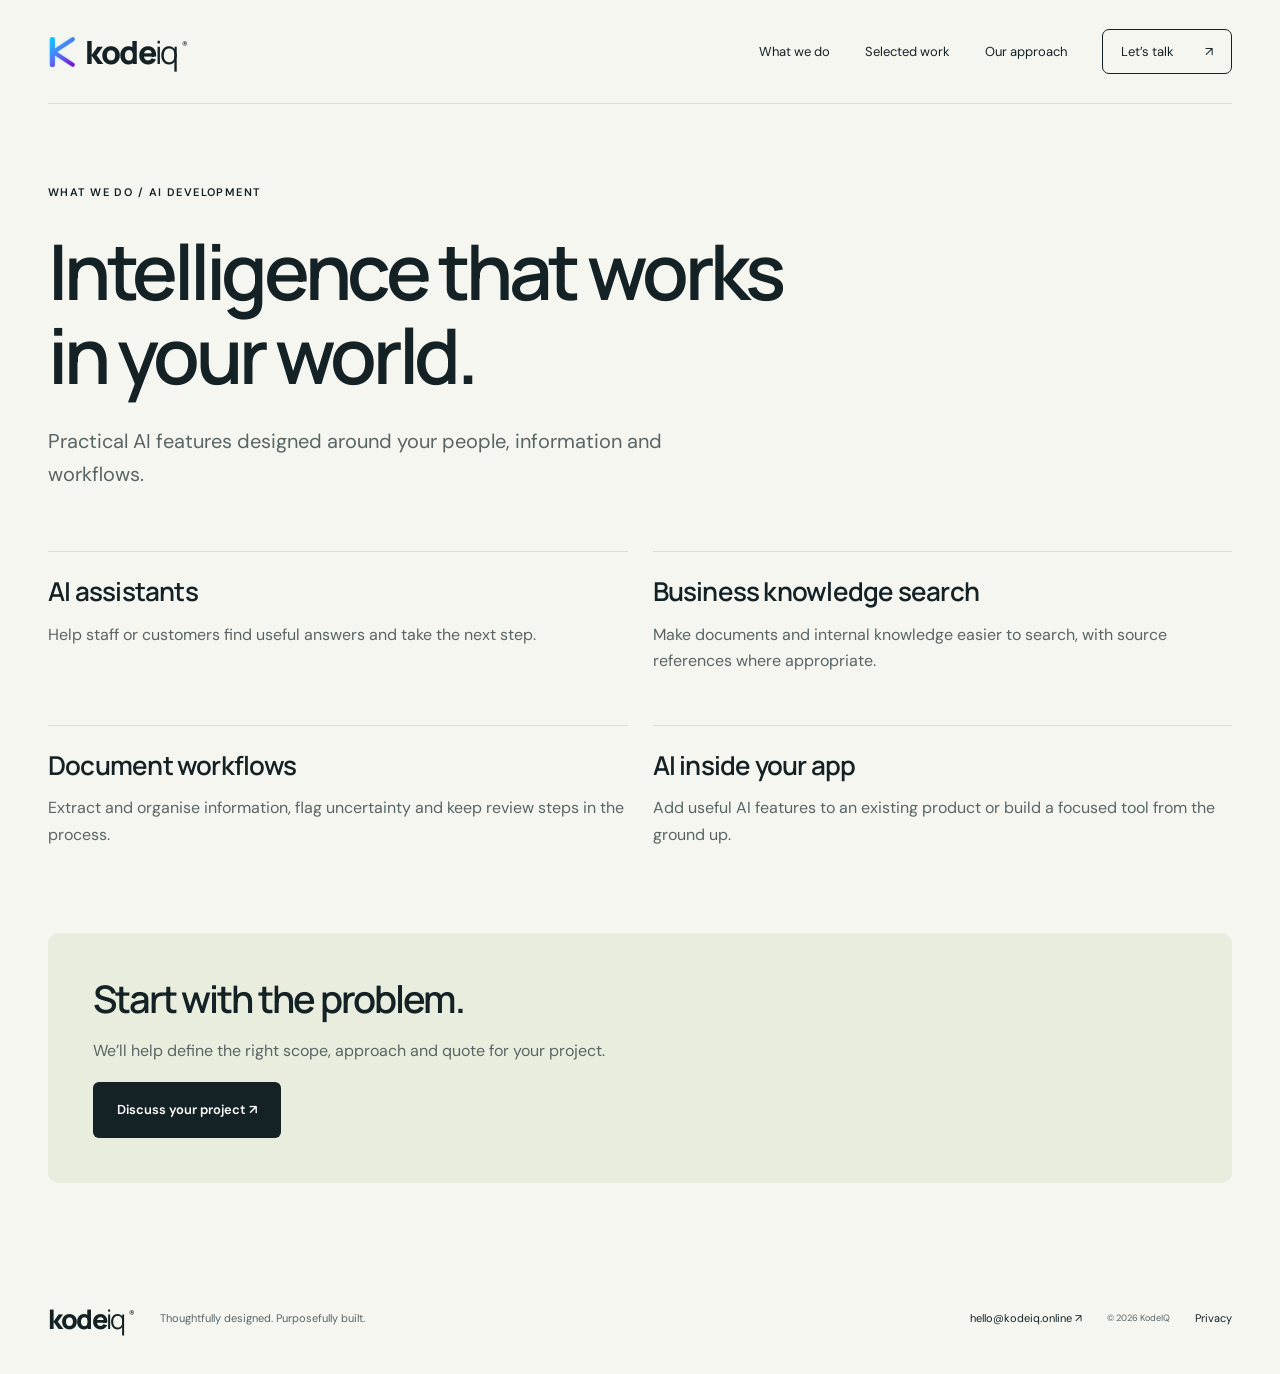
==== ai-development.html @ 9743e241 "Redesign KodeIQ around AI development and custom applications" ====
<!doctype html><html lang="en"><head><meta charset="utf-8"><meta name="viewport" content="width=device-width,initial-scale=1"><meta name="theme-color" content="#0d1516"><meta name="description" content="KodeIQ builds practical AI solutions, custom applications, websites and automation around your business."><title>AI development | KodeIQ</title><link rel="icon" href="favicon.svg"><link rel="stylesheet" href="redesign.css"><script src="redesign.js" defer></script></head><body><a class="skip" href="#main">Skip to content</a><header class="nav wrap"><a class="brand" href="index.html" aria-label="KodeIQ home"><img src="logo.svg" alt="" width="27" height="30">kode<span>iq</span><sup>®</sup></a><button class="menu" aria-expanded="false" aria-controls="navigation">Menu ☰</button><nav id="navigation" aria-label="Main navigation"><a href="index.html#services">What we do</a><a href="index.html#work">Selected work</a><a href="index.html#process">Our approach</a><a class="nav-cta" href="index.html#contact">Let’s talk <span>↗</span></a></nav></header><main id="main" class="wrap detail"><span class="eyebrow">WHAT WE DO / AI DEVELOPMENT</span><h1>Intelligence that works<br>in your world.</h1><p class="detail-lead">Practical AI features designed around your people, information and workflows.</p><div class="detail-grid"><article><h2>AI assistants</h2><p>Help staff or customers find useful answers and take the next step.</p></article><article><h2>Business knowledge search</h2><p>Make documents and internal knowledge easier to search, with source references where appropriate.</p></article><article><h2>Document workflows</h2><p>Extract and organise information, flag uncertainty and keep review steps in the process.</p></article><article><h2>AI inside your app</h2><p>Add useful AI features to an existing product or build a focused tool from the ground up.</p></article></div><div class="detail-cta"><h2>Start with the problem.</h2><p>We’ll help define the right scope, approach and quote for your project.</p><a class="button" href="index.html#contact">Discuss your project ↗</a></div></main><footer class="wrap"><a class="brand" href="index.html">kode<span>iq</span><sup>®</sup></a><p>Thoughtfully designed. Purposefully built.</p><a href="mailto:hello@kodeiq.online">hello@kodeiq.online ↗</a><small>© 2026 KodeIQ</small><a href="privacy.html">Privacy</a></footer></body></html>
---- redesign.css ----
@import url('https://fonts.googleapis.com/css2?family=DM+Sans:wght@400;500;600;700&family=Manrope:wght@400;500;600;700;800&display=swap');
:root{--ink:#142125;--muted:#596565;--paper:#f5f6f0;--line:#d9ded6;--lime:#d5f782;--dark:#101c20;--fh:'Manrope',Arial,sans-serif;--fb:'DM Sans',Arial,sans-serif}*{box-sizing:border-box}html{scroll-behavior:smooth;scroll-padding-top:100px}body{margin:0;background:var(--paper);color:var(--ink);font:16px/1.65 var(--fb)}a{color:inherit;text-decoration:none}button,input,select,textarea{font:inherit}button,a,input,select,textarea{-webkit-tap-highlight-color:transparent}a:focus-visible,button:focus-visible{outline:3px solid #327b79;outline-offset:5px}a:hover{color:#487462}p{color:var(--muted)}h1,h2,h3{font-family:var(--fh);line-height:1.1;letter-spacing:-.055em;font-weight:600;margin:0}h1{font-size:clamp(55px,6.7vw,100px)}h2{font-size:clamp(37px,4.2vw,61px)}h3{font-size:26px;letter-spacing:-.035em}em{font-family:Georgia,serif;font-weight:400}p{margin:0}.wrap{width:min(1280px,calc(100% - 96px));margin:auto}.skip{position:absolute;top:-100px;padding:10px;background:white;z-index:10}.skip:focus{top:0}.nav{display:flex;align-items:center;justify-content:space-between;height:104px;border-bottom:1px solid var(--line)}.brand{display:flex;align-items:center;font:800 32px/1 var(--fh);letter-spacing:-1.8px;color:var(--ink)}.brand img{margin-right:10px}.brand span{font-weight:400}.brand sup{font:11px var(--fb);align-self:flex-start;margin:2px 0 0 5px;letter-spacing:0}.nav nav{display:flex;align-items:center;gap:35px;font-size:13px}.nav-cta{border:1px solid var(--ink);border-radius:7px;padding:11px 18px}.nav-cta span{margin-left:28px}.menu{display:none}.eyebrow{font:11px/1.5 var(--fb);font-weight:600;letter-spacing:.13em;display:block}.eyebrow i,.workflow-note i{display:inline-block;width:7px;height:7px;border-radius:50%;background:#4c7b61;margin-right:8px}.hero{padding-top:57px}.hero h1{margin:25px 0 30px}.hero h1 em{color:#617d65}.hero-bottom{display:flex;align-items:center;justify-content:space-between;margin-bottom:42px}.hero-bottom p{font-size:17px}.button{display:inline-flex;align-items:center;justify-content:space-between;gap:38px;padding:17px 24px;border-radius:6px;background:var(--ink);color:white;border:0;font-size:13px;font-weight:600;cursor:pointer;transition:background .2s,transform .2s}.button:hover{background:#345445;color:white;transform:translateY(-2px)}.hero-art{height:340px;background:#112329;border-radius:12px;position:relative;overflow:hidden;color:#e3eee7;background-image:radial-gradient(ellipse at 50% 110%,#406055 0,transparent 60%)}.art-grid{position:absolute;inset:0;background-image:linear-gradient(#a3c9b20b 1px,transparent 1px),linear-gradient(90deg,#a3c9b20b 1px,transparent 1px);background-size:43px 43px;mask-image:linear-gradient(transparent,#000)}.core{position:absolute;left:50%;top:46%;transform:translate(-50%,-50%);height:110px;width:110px;border:1px solid #90b6a35c;border-radius:26px;display:grid;place-items:center;background:#203c3e;box-shadow:0 0 70px #bfe5b31c}.orbit{position:absolute;border:1px solid #9ab3a42b;left:50%;top:46%;border-radius:50%;transform:translate(-50%,-50%) rotate(-16deg);width:720px;height:190px}.orbit-two{width:480px;height:280px;transform:translate(-50%,-50%) rotate(23deg)}.node{display:flex;align-items:center;gap:14px;border:1px solid #bfd8cb38;padding:15px 20px;position:absolute;background:#1a3034ed;backdrop-filter:blur(8px);border-radius:9px;font-size:10px;line-height:1.7;color:#93ada5;box-shadow:0 15px 35px #0002}.node b{font:30px var(--fh);color:var(--lime);font-weight:400}.node strong{font-weight:400;color:#edf5ed;font-size:13px}.n1{left:12%;top:53px}.n2{right:10%;top:64px}.n3{right:23%;bottom:56px}.art-caption{position:absolute;bottom:19px;left:24px;right:24px;display:flex;justify-content:space-between;font:9px monospace;letter-spacing:.08em;color:#9cb0a9}.hero-foot{display:flex;justify-content:space-between;font-size:11px;padding-top:18px;color:var(--muted)}.intro{padding:110px 0;display:grid;grid-template-columns:1fr 1.6fr;gap:23px 50px}.intro>.eyebrow{grid-column:1/-1}.intro p{max-width:430px;align-self:end;justify-self:end;font-size:16px}.intro h2{font-size:45px}.section-heading{display:flex;align-items:end;justify-content:space-between;margin-bottom:38px;gap:25px}.section-heading .eyebrow{margin-bottom:24px}.section-heading p{font-size:14px}.services{padding-bottom:100px}.service-grid{display:grid;grid-template-columns:repeat(3,1fr);gap:16px}.service{padding:27px;border:1px solid var(--line);border-radius:9px;background:#edf0e7;transition:background .2s}.service:hover{background:#e4ebdc}.service:nth-child(2){background:#e8eeec}.service:nth-child(3){background:#eaece5}.card-top{display:flex;justify-content:space-between;align-items:center;font-size:11px;margin-bottom:52px}.card-top a{font-size:23px;width:34px;height:34px;border-radius:50%;border:1px solid #c7cec3;text-align:center;line-height:30px}.service h3{font-size:31px;margin-bottom:20px}.service p{font-size:13px;line-height:1.8;min-height:96px}.tags{font-size:9px;letter-spacing:.015em;border-top:1px solid #cfd7ce;padding-top:19px;margin-top:26px}.web-service{display:flex;align-items:center;gap:28px;padding:30px 0;border-bottom:1px solid var(--line);margin-top:10px}.web-icon{font:26px Georgia;border:1px solid var(--line);border-radius:50%;min-width:65px;height:65px;display:grid;place-items:center}.web-service h3{font-size:20px;margin-bottom:9px}.web-service p{max-width:680px;font-size:13px}.text-link{font-size:12px;white-space:nowrap;margin-left:auto}.ai-section{background:var(--dark);padding:88px 0;color:#eff4e9}.ai-inner{display:grid;grid-template-columns:1fr 1fr;gap:95px;align-items:center}.ai-inner .eyebrow{color:#b3c5b8;margin-bottom:26px}.ai-inner h2{font-size:53px}.ai-inner h2 em{color:var(--lime)}.ai-inner p{font-size:14px;max-width:450px;margin:24px 0;color:#aabbb5}.light{background:var(--lime);color:var(--ink)}.workflow{border:1px solid #3d4a49;border-radius:12px;padding:25px;background:#17272b}.demo-label{font:9px monospace;letter-spacing:.07em;color:#a4bbb0;margin-bottom:27px}.flow-step{display:flex;align-items:center;gap:18px;padding:20px 13px;border-bottom:1px solid #384642}.flow-step>span{color:#afc8bb;font:14px monospace;width:24px}.flow-step strong{font-size:13px;font-weight:500}.flow-step p{font-size:11px;margin:4px 0 0}.flow-step b{margin-left:auto;font-weight:400;color:var(--lime)}.flow-step.active{background:#263f38;border-radius:6px;border:1px solid #566951}.workflow-note{font-size:10px;color:#adc0b2;margin-top:23px}.work{padding-top:105px;padding-bottom:90px}.project-grid{display:grid;grid-template-columns:repeat(3,1fr);gap:26px}.project-art{height:290px;border-radius:8px;overflow:hidden;padding:22px;position:relative;color:#25483f}.club{background:#dce5d8}.time{background:#dfe7ed;color:#244150}.event{background:#ebdfd3;color:#5d4035}.mock-label{font:8px monospace;letter-spacing:.12em}.mock-title{font:600 38px var(--fh);letter-spacing:-2px;margin-top:20px}.mock-title span{font:11px var(--fb);letter-spacing:0;display:block;margin-top:3px}.club-lines{margin-top:22px;border-top:1px solid #a0b5a5}.club-lines span{display:flex;justify-content:space-between;padding:7px 0;border-bottom:1px solid #bacbbd;font-size:11px}.club-lines b{font-weight:400}.project-art small{position:absolute;bottom:12px;font:7px monospace;letter-spacing:.08em;opacity:.7}.bars{display:flex;height:95px;align-items:end;gap:9px;margin:20px 0 0}.bars i{height:70%;background:#577e92;width:24px;border-radius:3px 3px 0 0}.bars i:nth-child(2n){height:90%;background:#93aebb}.bars i:nth-child(3n){height:50%}.ticket{border:1px solid #b59c87;border-radius:8px;margin-top:16px;padding:15px;font:10px var(--fb);transform:rotate(-4deg);background:#f3e9dd}.ticket strong{font:italic 34px Georgia}.ticket span{display:block;font:8px monospace;border-top:1px dashed #b59c87;padding-top:7px;margin-top:7px}.project-title{display:flex;justify-content:space-between;margin:23px 0 12px;align-items:center}.project-title h3{font-size:24px}.project-title a{font-size:24px}.project>p{font-size:13px;min-height:68px}.project-tag{font-size:10px;color:#65766b}.specialist{display:flex;align-items:center;gap:30px;border-top:1px solid var(--line);border-bottom:1px solid var(--line);padding:23px 0;margin-top:43px;font-size:12px}.specialist>span{font-size:9px;letter-spacing:.1em}.specialist b{padding:0 10px;font-weight:400}.process{padding-bottom:100px}.steps{display:grid;grid-template-columns:repeat(4,1fr);gap:35px}.steps article{border-top:1px solid #b9c6b8;padding-top:20px}.steps span{font:12px monospace;color:#5d765e}.steps h3{font-size:23px;margin:26px 0 15px}.steps p{font-size:13px}.contact{background:#e8edde;padding:85px 0}.contact-inner{display:grid;grid-template-columns:1fr 1fr;gap:100px}.contact .eyebrow{margin-bottom:27px}.contact h2{font-size:65px}.contact h2 em{color:#61764d}.contact p{font-size:14px;max-width:350px;margin-top:25px}.email{display:block;margin:28px 0 12px;font-size:18px}.whatsapp{font-size:12px;text-decoration:underline;text-underline-offset:5px}form label{display:block;font-size:12px;margin-bottom:23px}form input,form select,form textarea{display:block;width:100%;background:transparent;color:var(--ink);border:0;border-bottom:1px solid #b7c4b0;padding:12px 0;border-radius:0;font-size:13px}form textarea{resize:vertical;min-height:90px}form input:focus,form select:focus,form textarea:focus{outline:2px solid #617d65;outline-offset:4px}form .button{width:100%}.contact .form-note{font-size:10px;max-width:none;margin-top:15px}.form-note a{text-decoration:underline}footer.wrap{padding:42px 0;display:flex;flex-wrap:wrap;align-items:center;gap:25px;font-size:11px}footer p{margin-right:auto}footer small{width:auto;color:var(--muted)}footer .brand{font-size:27px}.detail{padding:80px 0}.detail h1{margin:28px 0;font-size:clamp(45px,6vw,80px)}.detail-lead{font-size:20px;max-width:620px}.detail-grid{display:grid;grid-template-columns:1fr 1fr;gap:25px;margin:60px 0}.detail-grid article{border-top:1px solid var(--line);padding:25px 0}.detail-grid h2{font-size:26px;letter-spacing:-.03em;margin-bottom:16px}.detail-cta{padding:45px;background:#e8edde;border-radius:10px}.detail-cta h2{font-size:38px}.detail-cta p{margin:18px 0}.privacy-copy{max-width:700px}.privacy-copy h2{font-size:27px;margin:35px 0 15px}
/* Retained service pages share the new palette and typography. */
.top-nav{background:var(--paper);border-bottom:1px solid var(--line)}.top-nav .brand a{color:var(--ink)}.top-nav .accent,.container .hero h1 span,.inquiry-form h2 span{color:#57744d}.container .hero{padding:60px 0 30px;text-align:left}.container .hero h1{font-size:clamp(40px,5vw,64px);color:var(--ink)}.container .hero p{color:var(--muted)}.package,.inquiry-form,.service-card{background:#e9eee3!important;border:1px solid var(--line)!important;box-shadow:none!important;color:var(--ink)}.package.featured{border-color:#6e8864!important}.package h3,.service-card h3,.inquiry-form h2{color:var(--ink)!important}.package ul li,.package p,.service-card p,.form-row label{color:var(--muted)!important}.price-banner{background:#e2ebd9!important;border-color:#bdcbb6!important;color:var(--ink)!important}.price-banner strong{color:var(--ink)!important}.form-row input,.form-row select,.form-row textarea{background:var(--paper)!important;color:var(--ink)!important;border-color:#b7c4b0!important}.btn-submit,.container .btn{background:var(--ink)!important;color:white!important;border-color:var(--ink)!important;box-shadow:none!important}.pkg-badge{background:#d3dfc7!important;color:var(--ink)!important}
@media(min-width:1600px){.hero-art{height:380px}}@media(max-width:1000px){.wrap{width:calc(100% - 48px)}.nav nav{gap:20px}.ai-inner,.contact-inner{gap:45px}.service{padding:22px}.service h3{font-size:27px}.card-top{margin-bottom:35px}.tags{font-size:8px}.intro{gap:25px}.intro h2{font-size:39px}.project-art{height:270px;padding:18px}.mock-title{font-size:32px}.specialist{display:block}.specialist p{margin-top:10px}.contact h2{font-size:58px}.n1{left:5%}.n2{right:5%}.n3{right:15%}}
@media(max-width:720px){.wrap{width:calc(100% - 40px)}.nav{height:80px}.brand{font-size:28px}.menu{display:block;background:transparent;border:1px solid #bac4b5;border-radius:5px;padding:7px 12px;font-size:12px}.nav nav{display:none;position:absolute;top:79px;left:0;right:0;background:var(--paper);padding:25px;z-index:5;border-bottom:1px solid var(--line)}.nav nav.open{display:flex;flex-direction:column;align-items:stretch}.hero{padding-top:35px}.eyebrow{font-size:9px}.hero h1{font-size:clamp(45px,9.5vw,68px);margin-top:25px}.hero-bottom{display:block;margin-bottom:28px}.hero-bottom p{font-size:14px}.hero-bottom .button{margin-top:24px}.hero-art{height:350px}.core{top:48%;height:80px;width:80px;border-radius:20px}.core img{width:44px;height:48px}.node{padding:10px 13px;gap:10px}.node strong{font-size:10px}.node span{font-size:8px}.node b{font-size:23px}.n1{top:24px;left:7%}.n2{top:155px;right:4%}.n3{bottom:40px;right:32%}.orbit-one{width:450px;height:150px}.orbit-two{width:240px;height:300px}.art-caption{font-size:6px;left:15px;right:15px;bottom:14px}.hero-foot{font-size:9px;gap:15px}.intro{padding:70px 0;display:block}.intro h2{font-size:36px;margin:22px 0}.intro p{font-size:14px;max-width:100%}.section-heading{display:block;margin-bottom:28px}.section-heading h2{font-size:42px}.section-heading p{margin-top:20px;font-size:13px}.section-heading .eyebrow{margin-bottom:18px}.service-grid,.project-grid,.ai-inner,.contact-inner{grid-template-columns:1fr}.service h3{font-size:34px}.service p{min-height:0;font-size:14px}.tags{font-size:9px}.card-top{margin-bottom:32px}.service{padding:26px}.web-service{flex-wrap:wrap;gap:18px}.web-service>div{flex:1;min-width:200px}.text-link{margin-left:0}.web-icon{min-width:50px;height:50px;font-size:21px}.web-service h3{font-size:19px}.services{padding-bottom:65px}.ai-section{padding:60px 0}.ai-inner h2{font-size:43px}.ai-inner{gap:38px}.work{padding-top:65px;padding-bottom:60px}.project-grid{gap:38px}.project-art{height:310px;padding:25px}.mock-title{font-size:42px}.club-lines{margin-top:35px}.club-lines span{padding:9px 0}.bars{height:100px;margin-top:25px}.ticket{margin-top:22px}.project>p{min-height:0}.project-tag{display:block;margin-top:14px}.specialist p{font-size:11px}.specialist b{padding:0 4px}.steps{grid-template-columns:1fr 1fr;gap:30px 20px}.steps h3{font-size:22px;margin-top:18px}.process{padding-bottom:60px}.contact{padding:60px 0}.contact-inner{gap:45px}.contact h2{font-size:56px}footer.wrap{gap:20px}footer p{width:65%;font-size:10px}footer>a:not(.brand){font-size:10px}.detail{padding:50px 0}.detail-grid{grid-template-columns:1fr;margin:35px 0}.detail-cta{padding:25px}.detail-cta h2{font-size:31px}}
@media(prefers-reduced-motion:reduce){html{scroll-behavior:auto}*{animation:none!important;transition:none!important}}
:root{--tx1:#142125;--tx2:#596565;--tx3:#677164;--blue:#547346;--grad:linear-gradient(120deg,#506b44,#294d49)}
.top-nav .brand a{font-size:27px;gap:0;letter-spacing:-1.5px}.top-nav .brand a::before{width:27px;height:30px;flex-basis:27px;background-image:url('logo.svg');margin-right:9px;filter:none}.top-nav .brand a::after{display:none}.top-nav .brand .accent{font-size:27px}.container .hero h1 span{background:none;-webkit-text-fill-color:currentColor}.top-nav .nav-links a{color:var(--ink)}
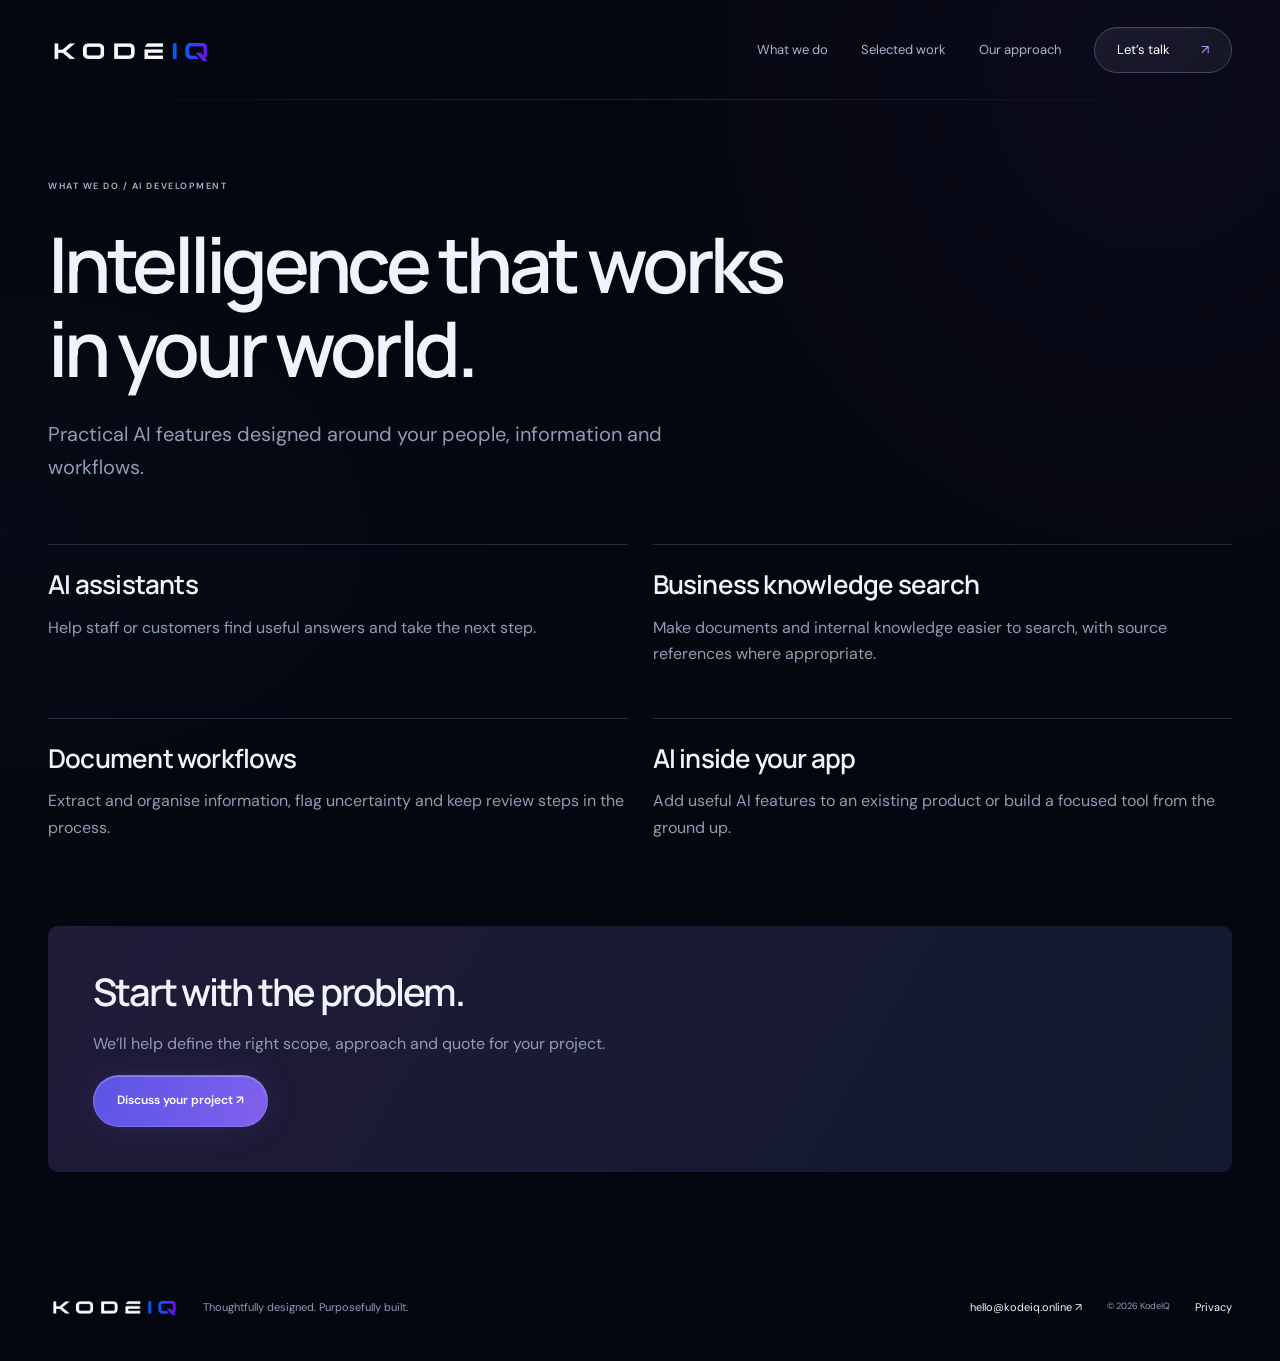
==== commit 643e7f5e: "Create futuristic orbital UI with original KodeIQ logos and floating capability explorer" ====
--- a/ai-development.html
+++ b/ai-development.html
@@ -1 +1 @@
-<!doctype html><html lang="en"><head><meta charset="utf-8"><meta name="viewport" content="width=device-width,initial-scale=1"><meta name="theme-color" content="#0d1516"><meta name="description" content="KodeIQ builds practical AI solutions, custom applications, websites and automation around your business."><title>AI development | KodeIQ</title><link rel="icon" href="favicon.svg"><link rel="stylesheet" href="redesign.css"><script src="redesign.js" defer></script></head><body><a class="skip" href="#main">Skip to content</a><header class="nav wrap"><a class="brand" href="index.html" aria-label="KodeIQ home"><img src="logo.svg" alt="" width="27" height="30">kode<span>iq</span><sup>®</sup></a><button class="menu" aria-expanded="false" aria-controls="navigation">Menu ☰</button><nav id="navigation" aria-label="Main navigation"><a href="index.html#services">What we do</a><a href="index.html#work">Selected work</a><a href="index.html#process">Our approach</a><a class="nav-cta" href="index.html#contact">Let’s talk <span>↗</span></a></nav></header><main id="main" class="wrap detail"><span class="eyebrow">WHAT WE DO / AI DEVELOPMENT</span><h1>Intelligence that works<br>in your world.</h1><p class="detail-lead">Practical AI features designed around your people, information and workflows.</p><div class="detail-grid"><article><h2>AI assistants</h2><p>Help staff or customers find useful answers and take the next step.</p></article><article><h2>Business knowledge search</h2><p>Make documents and internal knowledge easier to search, with source references where appropriate.</p></article><article><h2>Document workflows</h2><p>Extract and organise information, flag uncertainty and keep review steps in the process.</p></article><article><h2>AI inside your app</h2><p>Add useful AI features to an existing product or build a focused tool from the ground up.</p></article></div><div class="detail-cta"><h2>Start with the problem.</h2><p>We’ll help define the right scope, approach and quote for your project.</p><a class="button" href="index.html#contact">Discuss your project ↗</a></div></main><footer class="wrap"><a class="brand" href="index.html">kode<span>iq</span><sup>®</sup></a><p>Thoughtfully designed. Purposefully built.</p><a href="mailto:hello@kodeiq.online">hello@kodeiq.online ↗</a><small>© 2026 KodeIQ</small><a href="privacy.html">Privacy</a></footer></body></html>+<!doctype html><html lang="en"><head><meta charset="utf-8"><meta name="viewport" content="width=device-width,initial-scale=1"><meta name="theme-color" content="#0d1516"><meta name="description" content="KodeIQ builds practical AI solutions, custom applications, websites and automation around your business."><title>AI development | KodeIQ</title><link rel="icon" href="favicon.svg"><link rel="stylesheet" href="redesign.css"><script src="redesign.js" defer></script><link rel="stylesheet" href="futuristic.css"></head><body><a class="skip" href="#main">Skip to content</a><header class="nav wrap"><a class="brand" href="index.html" aria-label="KodeIQ home"><img class="wordmark" src="KodeIQ_Wordmark_Transparent.png" alt="KodeIQ" width="190" height="43"></a><button class="menu" aria-expanded="false" aria-controls="navigation">Menu ☰</button><nav id="navigation" aria-label="Main navigation"><a href="index.html#services">What we do</a><a href="index.html#work">Selected work</a><a href="index.html#process">Our approach</a><a class="nav-cta" href="index.html#contact">Let’s talk <span>↗</span></a></nav></header><main id="main" class="wrap detail"><span class="eyebrow">WHAT WE DO / AI DEVELOPMENT</span><h1>Intelligence that works<br>in your world.</h1><p class="detail-lead">Practical AI features designed around your people, information and workflows.</p><div class="detail-grid"><article><h2>AI assistants</h2><p>Help staff or customers find useful answers and take the next step.</p></article><article><h2>Business knowledge search</h2><p>Make documents and internal knowledge easier to search, with source references where appropriate.</p></article><article><h2>Document workflows</h2><p>Extract and organise information, flag uncertainty and keep review steps in the process.</p></article><article><h2>AI inside your app</h2><p>Add useful AI features to an existing product or build a focused tool from the ground up.</p></article></div><div class="detail-cta"><h2>Start with the problem.</h2><p>We’ll help define the right scope, approach and quote for your project.</p><a class="button" href="index.html#contact">Discuss your project ↗</a></div></main><footer class="wrap"><a class="brand" href="index.html" aria-label="KodeIQ home"><img class="wordmark" src="KodeIQ_Wordmark_Transparent.png" alt="KodeIQ" width="190" height="43"></a><p>Thoughtfully designed. Purposefully built.</p><a href="mailto:hello@kodeiq.online">hello@kodeiq.online ↗</a><small>© 2026 KodeIQ</small><a href="privacy.html">Privacy</a></footer></body></html>
--- a/redesign.css
+++ b/redesign.css
@@ -7,3 +7,6 @@
 @media(prefers-reduced-motion:reduce){html{scroll-behavior:auto}*{animation:none!important;transition:none!important}}
 :root{--tx1:#142125;--tx2:#596565;--tx3:#677164;--blue:#547346;--grad:linear-gradient(120deg,#506b44,#294d49)}
 .top-nav .brand a{font-size:27px;gap:0;letter-spacing:-1.5px}.top-nav .brand a::before{width:27px;height:30px;flex-basis:27px;background-image:url('logo.svg');margin-right:9px;filter:none}.top-nav .brand a::after{display:none}.top-nav .brand .accent{font-size:27px}.container .hero h1 span{background:none;-webkit-text-fill-color:currentColor}.top-nav .nav-links a{color:var(--ink)}
+/* Dark KodeIQ palette */
+:root{color-scheme:dark;--ink:#edf2f9;--muted:#a4b0c2;--paper:#080c14;--line:#253044;--lime:#78d9ff;--dark:#0c1320;--tx1:#edf2f9;--tx2:#a4b0c2;--tx3:#98a9bf;--blue:#78d9ff;--grad:linear-gradient(120deg,#64d8ff,#a594ff)}
+body{background:var(--paper)}a:hover{color:#78d9ff}.skip{background:#111b2b;color:#edf2f9}a:focus-visible,button:focus-visible{outline-color:#78d9ff}.hero h1 em,.contact h2 em{color:#8abfff}.eyebrow i,.workflow-note i{background:#78d9ff}.nav-cta{border-color:#52627a}.menu{color:var(--ink);border-color:#52627a}.button,.light{background:#8bcfff;color:#07101b}.button:hover,.light:hover{background:#b3e3ff;color:#07101b}.hero-art{background-color:#0e1728;background-image:radial-gradient(ellipse at 50% 110%,#263b66 0,transparent 65%);border:1px solid #263a55}.core{background:#172842;border-color:#6b92c65c;box-shadow:0 0 75px #5e8cff24}.node{background:#142239ed;border-color:#54739b55;color:#a5b9d4}.node strong{color:#eff5ff}.orbit{border-color:#90b5eb2b}.art-grid{background-image:linear-gradient(#9fbfff0b 1px,transparent 1px),linear-gradient(90deg,#9fbfff0b 1px,transparent 1px)}.art-caption{color:#a6b9d2}.service,.service:nth-child(2),.service:nth-child(3){background:#101826;border-color:#29364a}.service:hover{background:#172337}.card-top a{border-color:#40516b}.tags{border-color:#2b3b51;color:#a8bad2}.ai-section{background:#0c1423;border-block:1px solid #263247}.ai-inner .eyebrow{color:#9eb7d5}.ai-inner p{color:#a6b6cd}.workflow{background:#111f32;border-color:#354863}.demo-label{color:#a7bddb}.flow-step{border-color:#31415a}.flow-step>span{color:#a9c4e6}.flow-step.active{background:#1d3350;border-color:#4d729f}.workflow-note{color:#acc3df}.project-tag{color:#a8bad2}.club{background:#142d30;color:#c3e8df}.time{background:#172b46;color:#c6deff}.event{background:#32263e;color:#ead2fa}.club-lines{border-color:#507a70}.club-lines span{border-color:#375c54}.bars i{background:#6396d0}.bars i:nth-child(2n){background:#375b86}.ticket{background:#493455;border-color:#9476a4}.ticket span{border-color:#9476a4}.steps article{border-color:#354862}.steps span{color:#8abfff}.contact,.detail-cta{background:#101c2d}.contact{border-block:1px solid #293b52}form input,form select,form textarea{border-color:#4c5e78;color:var(--ink)}form select option{background:#101c2d;color:var(--ink)}form input:focus,form select:focus,form textarea:focus{outline-color:#8bcfff}input::placeholder,textarea::placeholder{color:#8b9cb4;opacity:1}.package,.inquiry-form,.service-card{background:#101826!important;border-color:#29364a!important}.package.featured{border-color:#6098ce!important}.price-banner{background:#13253a!important;border-color:#3f6183!important}.pkg-badge{background:#19324d!important;color:#c6e4ff!important}.form-row input,.form-row select,.form-row textarea{background:#0b1320!important;color:var(--ink)!important;border-color:#425873!important}.btn-submit,.container .btn{background:#8bcfff!important;color:#07101b!important;border-color:#8bcfff!important}.container .hero h1 span,.inquiry-form h2 span,.top-nav .accent{color:#8abfff}.top-nav .nav-links a.active,.top-nav .nav-links a:hover{background:#19304a;border-color:#42688f}.top-nav .brand a{color:var(--ink)}
--- a/futuristic.css
+++ b/futuristic.css
@@ -0,0 +1,9 @@
+/* KodeIQ / orbital interface */
+:root{--paper:#050710;--dark:#080b18;--ink:#f0f2fc;--muted:#919bb4;--line:#242a40;--lime:#7ee4ff;--accent:#8d78ff;--fh:'Manrope',Arial,sans-serif}
+body{background:#050710;background-image:radial-gradient(ellipse at 90% 5%,#31226420,transparent 30%),radial-gradient(ellipse at 0% 39%,#003c6b13,transparent 30%)}.wrap{width:min(1320px,calc(100% - 96px))}.nav{height:100px;border:0;position:relative;z-index:3}.nav::after{content:'';position:absolute;bottom:0;left:0;right:0;height:1px;background:linear-gradient(90deg,transparent,#46507065,transparent)}.brand .wordmark{display:block;width:162px;height:auto;margin:0;object-fit:contain}.nav nav{gap:33px;color:#abb3cb}.nav nav>a:hover{color:white}.nav-cta{border-color:#47455e;background:linear-gradient(120deg,#33304b65,#151626);border-radius:30px;padding:11px 22px;color:white;box-shadow:inset 0 1px #ffffff0c}.nav-cta span{color:#b3a4ff}.hero{min-height:735px;display:grid;grid-template-columns:1fr 1fr;position:relative;padding-top:68px;column-gap:12px;align-items:start}.hero-copy{position:relative;z-index:2;pointer-events:none}.hero-copy a{pointer-events:auto}.eyebrow{font-size:9px;letter-spacing:.17em;color:#a8b3ce}.eyebrow i{width:5px;height:5px;box-shadow:0 0 12px #7bdfff}.hero h1{font-size:clamp(54px,5.7vw,86px);line-height:1.07;letter-spacing:-.065em;font-weight:500;margin:30px 0 25px}.hero h1>span:not(.period){background:linear-gradient(110deg,#62d8ff 5%,#9393ff 52%,#bb78f6);background-clip:text;-webkit-text-fill-color:transparent}.hero h1 .period{color:#9e8aff}.hero-lead{font-size:15px;line-height:1.9;max-width:450px;color:#9ba6c0}.hero-actions{display:flex;align-items:center;gap:25px;margin-top:31px}.button{border-radius:30px;padding:15px 23px;color:white;background:linear-gradient(110deg,#5b54e5,#8061ee);box-shadow:0 0 32px #7260ff27,inset 0 1px #ffffff40;gap:28px;font-size:12px;border:1px solid #a193ff70}.button:hover{background:linear-gradient(110deg,#746af6,#9775ff);color:white;box-shadow:0 0 45px #7260ff45;transform:translateY(-3px)}.secondary-action{font-size:11px;color:#c3c9da;display:flex;gap:9px;align-items:center;white-space:nowrap}.secondary-action>span{font-size:8px;display:grid;place-items:center;width:25px;height:25px;border:1px solid #34384f;border-radius:50%}.hero-proof{display:flex;align-items:center;gap:13px;font:7px monospace;letter-spacing:.12em;color:#8a94ae;margin-top:45px}.hero-proof b{color:#5f597f;font-size:13px}.hero-art{position:relative;min-width:0;height:570px;margin:-28px -25px 0 -30px;border:0;background:none;overflow:visible;isolation:isolate;border-radius:0;perspective:1000px;transition:filter .6s}.hero-art[data-scene="apps"]{filter:hue-rotate(27deg)}.hero-art[data-scene="automation"]{filter:hue-rotate(-30deg)}.star-field{position:absolute;inset:0;background-image:radial-gradient(circle,#b9b8ff 1px,transparent 1.5px),radial-gradient(circle,#536d9a .8px,transparent 1.2px);background-size:107px 113px,67px 83px;background-position:35px 22px,1px 60px;mask-image:radial-gradient(ellipse,#000,transparent 70%);opacity:.5}.halo{position:absolute;left:50%;top:47%;border-radius:50%;pointer-events:none;transform:translate(-50%,-50%)}.halo-one{height:440px;width:440px;background:radial-gradient(circle,#5546bd32,transparent 66%);filter:blur(20px)}.halo-two{height:250px;width:250px;box-shadow:0 0 80px #4039cf30,inset 0 0 50px #5361ee19;background:radial-gradient(circle at 30% 20%,#7664ff12,transparent 70%);border:1px solid #8777ff20}.core{left:50%;top:47%;width:230px;height:230px;background:transparent;border:0;box-shadow:none;border-radius:50%;transform:translate(-50%,-50%);animation:coreFloat 7s ease-in-out infinite}.core img{position:relative;width:200px;height:200px;filter:drop-shadow(0 0 25px #6343ee60);z-index:1}.core-glass{position:absolute;inset:8px;border-radius:50%;border:1px solid #9591ff33;background:radial-gradient(circle at 28% 24%,#c6d6ff16,transparent 50%),linear-gradient(150deg,#09112099,#21144355);box-shadow:inset 0 0 35px #4c5fdd1a,0 18px 70px #0008}.orbit{left:50%;top:47%;width:475px;height:260px;border:1px solid #7175cb45;transform:translate(-50%,-50%) rotate(-26deg);border-radius:50%;box-shadow:0 0 12px #5563f50c;pointer-events:none}.orbit-one::after,.orbit-two::after{content:'';position:absolute;left:19%;top:7%;width:7px;height:7px;background:#94c5ff;border-radius:50%;box-shadow:0 0 18px #68a6ff,0 0 4px #fff}.orbit-two{width:410px;height:380px;transform:translate(-50%,-50%) rotate(37deg);border-color:#6872b528}.orbit-two::after{left:80%;top:13%;background:#b091ff;box-shadow:0 0 18px #9a6dff}.orbit-three{width:530px;height:160px;transform:translate(-50%,-50%) rotate(32deg);border-style:dashed;border-color:#6a78a52b}.floating-label{position:absolute;top:21px;left:47%;font:7px monospace;letter-spacing:.14em;color:#8898c2;transform:rotate(-5deg)}.floating-label i{display:inline-block;width:4px;height:4px;background:#87afff;border-radius:50%;margin-right:7px;box-shadow:0 0 8px #87afff}.node{background:linear-gradient(125deg,#29324d99,#111527d9);border:1px solid #737eaa45;box-shadow:inset 0 1px #ffffff12,0 15px 40px #0007;backdrop-filter:blur(18px);border-radius:12px;gap:12px;padding:14px 16px;z-index:2;animation:floatPanel 6s ease-in-out infinite}.node b{width:33px;height:33px;display:grid;place-items:center;background:#7886ff14;border:1px solid #8b9fff22;border-radius:9px;font-size:23px;color:#99b4ff}.node span{font-size:8px;letter-spacing:.025em;color:#9ba9c6}.node strong{display:block;font-size:10px;font-weight:500;margin-top:3px;color:#edf3ff}.n1{left:-4%;top:85px;transform:rotate(-6deg)}.n2{right:-3%;top:280px;transform:rotate(5deg);animation-delay:-2s}.n3{left:3%;right:auto;bottom:85px;transform:rotate(-3deg);animation-delay:-4s;padding:12px 15px}.n3 b{border:0;background:none;font-size:18px}.tiny-wave{color:#a99bff;font:16px monospace;letter-spacing:1px;font-style:normal}.status-dot{width:6px;height:6px;border-radius:50%;background:#81dfd0;box-shadow:0 0 12px #81dfd0}.orbital-coordinate{position:absolute;font:6px/1.8 monospace;color:#6b789c;letter-spacing:.1em}.coordinate-one{left:3%;top:240px}.coordinate-two{right:1%;top:180px;text-align:right}.scene-tabs{position:absolute;bottom:14px;left:50%;transform:translateX(-50%);display:flex;gap:4px;padding:5px;background:#0c1123bd;backdrop-filter:blur(10px);border:1px solid #3a42614d;border-radius:30px;white-space:nowrap}.scene-tab{border:0;background:transparent;border-radius:25px;padding:9px 12px;font:9px var(--fb);color:#858fae;cursor:pointer;transition:background .25s,color .25s}.scene-tab.active{background:#292940;color:#cec6ff;box-shadow:inset 0 1px #ffffff12}.scene-tab:hover{color:white}.hero-foot{grid-column:1/-1;border-top:1px solid #282c4266;font:7px monospace;letter-spacing:.12em;padding:24px 0 0;margin-top:10px;align-items:center}.hero-foot a{display:flex;align-items:center;gap:30px}.hero-foot a>span{font:18px var(--fb);color:#ad9aff}.intro{padding:95px 0 100px;position:relative}.intro h2{font-size:49px}.intro h2 em{font-family:var(--fh);font-style:normal;color:#9894c9}.intro p{font-size:14px;line-height:1.9}.section-heading h2{font-weight:500;letter-spacing:-.055em}.section-heading .eyebrow{color:#a79be3}.section-heading p{color:#8590aa;font-size:12px}.service-grid{gap:20px}.service,.service:nth-child(2),.service:nth-child(3){position:relative;overflow:hidden;background:linear-gradient(140deg,#15172c,#0b101e 70%);border:1px solid #33334b;border-radius:20px;padding:25px}.service::before{content:'';position:absolute;width:230px;height:150px;background:#7958fa15;filter:blur(55px);top:-80px;right:-70px;pointer-events:none}.service:hover{background:linear-gradient(140deg,#1d1d37,#101729);border-color:#7565b6;transform:translateY(-5px);box-shadow:0 20px 65px #0004}.service{transition:transform .3s,border-color .3s,box-shadow .3s}.card-top{margin-bottom:5px;font-size:9px;color:#adb4cf}.card-top a{border-color:#48415d;background:#28203955;border-radius:9px;font-size:19px}.service h3{font-size:29px;margin-top:16px;font-weight:500}.service p{font-size:12px;color:#8e9ab5}.tags{border-color:#303046;color:#a29abf;font-size:8px}.service-visual{height:130px;position:relative;margin:15px -5px 20px;display:flex;align-items:center;justify-content:center;isolation:isolate}.service-visual::before{content:'';position:absolute;inset:0;background:radial-gradient(ellipse,#7355df1c,transparent 65%);z-index:-1}.visual-dot{width:62px;height:62px;border:1px solid #8c7ad685;background:linear-gradient(145deg,#333151,#131a30);box-shadow:0 0 35px #8655ff25;display:grid;place-items:center;border-radius:17px;font-size:31px;color:#c3b8ff;z-index:1}.visual-caption{position:absolute;bottom:0;font:6px monospace;letter-spacing:.14em;color:#686c96}.neural-line{height:1px;background:linear-gradient(90deg,transparent,#9a78e6);position:absolute;top:50%;left:12%;width:35%}.neural-line.l2{transform:rotate(-25deg);left:50%;width:35%;transform-origin:left}.neural-line.l3{transform:rotate(28deg);left:50%;width:35%;transform-origin:left}.neuron{position:absolute;width:11px;height:11px;border:1px solid #8984cf;background:#423377;border-radius:50%;box-shadow:0 0 15px #8272dc50}.neuron.a{left:12%;top:47%}.neuron.b{right:14%;top:21%}.neuron.c{right:14%;bottom:20%}.mini-window{width:150px;height:87px;border:1px solid #6968a65e;border-radius:7px;background:#161f37;transform:rotate(-7deg);box-shadow:0 12px 30px #0005}.mini-toolbar{height:17px;border-bottom:1px solid #41466c;font:5px monospace;color:#7f7cbe;padding:4px 8px}.mini-toolbar span{float:right;color:#8da6c6}.mini-layout{display:flex;gap:10px;padding:10px}.mini-layout>i{height:42px;width:20px;background:#313054;border-radius:3px}.mini-layout>div{flex:1;display:flex;flex-wrap:wrap;gap:5px}.mini-layout b{width:44%;height:15px;background:linear-gradient(120deg,#4e4589,#32476b);border-radius:2px}.mini-layout div>span{width:94%;height:22px;border-radius:3px;background:linear-gradient(120deg,#3b375c,#25354e)}.mini-phone{position:absolute;width:36px;height:66px;left:65%;top:40px;border:1px solid #9094c1;border-radius:7px;background:#151d32;transform:rotate(8deg);box-shadow:0 8px 25px #0008;display:grid;place-items:center}.mini-phone i{position:absolute;top:4px;width:10px;height:2px;border-radius:3px;background:#72749b}.mini-phone b{font-size:19px;color:#a1acff}.flow-token{height:38px;width:38px;border:1px solid #655c9a88;border-radius:10px;background:#252440;display:grid;place-items:center;font-size:19px;color:#c2acff}.flow-token.central{height:54px;width:54px;background:#342d5a;box-shadow:0 0 30px #8d64f02a}.automation-visual>i{width:36px;height:1px;background:linear-gradient(90deg,#756fa0,#ae8bff);position:relative}.automation-visual>i::after{content:'';width:4px;height:4px;border-radius:50%;position:absolute;background:#c3a6ff;top:-1px;animation:dataPacket 3s linear infinite;box-shadow:0 0 8px #b9a3ff}.web-service{border-color:#2c2a42}.web-icon{border-color:#484160;color:#bbb1e7}.web-service h3{font-weight:500}.ai-section{background:radial-gradient(ellipse at 0% 60%,#39265c22,transparent 55%),#080b17;border-color:#2a263e}.ai-inner h2 em{font-family:var(--fh);font-style:normal;background:linear-gradient(100deg,#a18aff,#76c7ff);background-clip:text;-webkit-text-fill-color:transparent}.workflow{border-radius:20px;background:linear-gradient(120deg,#1d1b33a8,#101525);border-color:#4b405f;box-shadow:0 20px 80px #0005}.flow-step{border-color:#333149}.flow-step.active{background:linear-gradient(100deg,#3a2b5755,#1c2845);border-color:#715a9b}.demo-label{color:#ab9dc8}.work{position:relative}.project-art{border-radius:17px;border:1px solid #ffffff10}.club{background:radial-gradient(ellipse at top right,#3a655f55,transparent),#10272b}.time{background:radial-gradient(ellipse at top right,#3f568b66,transparent),#13233e}.event{background:radial-gradient(ellipse at top right,#765b8b66,transparent),#291e3d}.project-title h3{font-weight:500}.project-title a{color:#aaa1e2}.specialist{border-color:#2a2b42}.steps article{border-color:#403957}.steps span{color:#a296ed}.steps h3{font-weight:500}.contact{background:radial-gradient(ellipse at 15% 55%,#523c8627,transparent 50%),#0d1020;border-color:#2a2940}.contact h2 em{font-family:var(--fh);font-style:normal;color:#b19af4}form input,form select,form textarea{border-color:#42415c}.form-note{color:#85849e}.detail-cta{background:linear-gradient(120deg,#211a38,#111a2e)}.package,.inquiry-form,.service-card{background:linear-gradient(140deg,#19172c,#0c1424)!important;border-color:#3b3454!important;border-radius:18px}.btn-submit,.container .btn{background:linear-gradient(110deg,#5b54e5,#8061ee)!important;color:white!important;border-color:#9f8ce8!important}.pkg-badge{background:#332849!important;color:#c9bcff!important}.top-nav .brand a::before,.top-nav .brand a::after{display:none}.top-nav .brand a{font-size:0}.top-nav .brand a{width:162px;height:40px;background:url('KodeIQ_Wordmark_Transparent.png') center/contain no-repeat}.top-nav .brand a .accent{font-size:0}footer .brand .wordmark{width:130px}.contact .email{font-size:17px}.skip{background:#111728}
+@keyframes floatPanel{0%,100%{translate:0 0}50%{translate:0 -12px}}@keyframes coreFloat{0%,100%{translate:0 0}50%{translate:0 -7px}}@keyframes dataPacket{from{left:0;opacity:0}20%{opacity:1}80%{opacity:1}to{left:100%;opacity:0}}
+@media(min-width:1450px){.hero{min-height:790px;padding-top:85px}.hero-art{height:620px}.hero h1{font-size:92px}.hero-lead{font-size:16px}.n1{top:110px}.n2{top:310px}.n3{bottom:105px}}
+@media(max-width:1100px)and(min-width:721px){.wrap{width:calc(100% - 48px)}.hero-actions{gap:13px}.hero-actions .button{padding:13px 17px;gap:16px;font-size:10px}.secondary-action{font-size:9px}.hero-art{margin-left:-60px;margin-right:-10px;transform:scale(.88);transform-origin:center 30%}.hero{column-gap:0;min-height:680px}.hero-proof{font-size:6px;gap:8px}.hero-lead{font-size:13px}.n1{left:0}.n2{right:-4%}.intro h2{font-size:42px}.service h3{font-size:25px}.nav nav{gap:23px}}
+@media(max-width:720px){.wrap{width:calc(100% - 40px)}.nav{height:82px}.brand .wordmark{width:140px}.hero{display:flex;flex-direction:column;min-height:0;padding-top:35px;overflow:visible}.hero-copy{width:100%}.hero h1{font-size:clamp(53px,12vw,78px);line-height:1.06;margin-top:23px}.hero-lead{font-size:13px}.hero-actions{gap:20px;margin-top:24px;flex-wrap:wrap}.hero-actions .button{font-size:11px;padding:14px 20px;gap:20px}.secondary-action{font-size:10px}.hero-proof{font-size:6px;margin-top:27px;gap:9px;letter-spacing:.07em}.hero-art{margin:15px -10px 0;width:calc(100% + 20px);height:470px;transform:none;overflow:hidden}.core{width:180px;height:180px;top:45%}.core img{width:160px;height:160px}.halo-one{width:350px;height:350px;top:45%}.halo-two{width:205px;height:205px;top:45%}.orbit{top:45%;width:360px;height:210px}.orbit-two{width:300px;height:290px}.orbit-three{width:390px;height:135px}.floating-label{top:27px;left:44%;font-size:6px}.node{padding:10px 12px;gap:9px}.node span{font-size:7px}.node strong{font-size:9px}.node b{height:27px;width:27px;font-size:19px}.n1{top:70px;left:4%}.n2{right:2%;top:260px}.n3{left:4%;bottom:67px;padding:9px 12px}.tiny-wave{font-size:12px}.coordinate-one{left:5%;top:215px;font-size:5px}.coordinate-two{right:3%;top:165px;font-size:5px}.scene-tabs{bottom:9px}.scene-tab{font-size:8px;padding:8px 10px}.hero-foot{width:100%;font-size:6px;margin-top:15px;padding-top:20px;gap:10px}.hero-foot a{gap:12px;white-space:nowrap}.hero-foot>span{max-width:150px;line-height:1.8}.intro{padding:65px 0}.intro h2{font-size:40px}.intro p{font-size:13px}.service{padding:25px;border-radius:17px}.service h3{font-size:32px}.service p{font-size:13px}.service-visual{height:145px;margin:10px 0 24px}.visual-caption{font-size:7px}.service-grid{gap:18px}.nav nav{top:81px;background:#0d1020f5;backdrop-filter:blur(20px);border-color:#35314c}.nav .menu{border-radius:20px;border-color:#45405c;color:#bcb4d9}.intro>.eyebrow{font-size:8px}.detail h1{font-size:48px}.contact h2{font-size:53px}}
+@media(prefers-reduced-motion:reduce){.core,.node,.automation-visual>i::after{animation:none!important}.button,.service,.hero-art{transition:none!important}}
+body{overflow-x:clip}.hero-actions .button{white-space:nowrap}.hero-actions{flex-wrap:wrap}@media(min-width:721px)and(max-width:1100px){.hero-art{transform:scale(.82);margin-right:0}.n2{right:0}.hero-actions{gap:15px}.hero-actions .button{padding:13px 17px}.hero-actions .secondary-action{font-size:10px}} 
